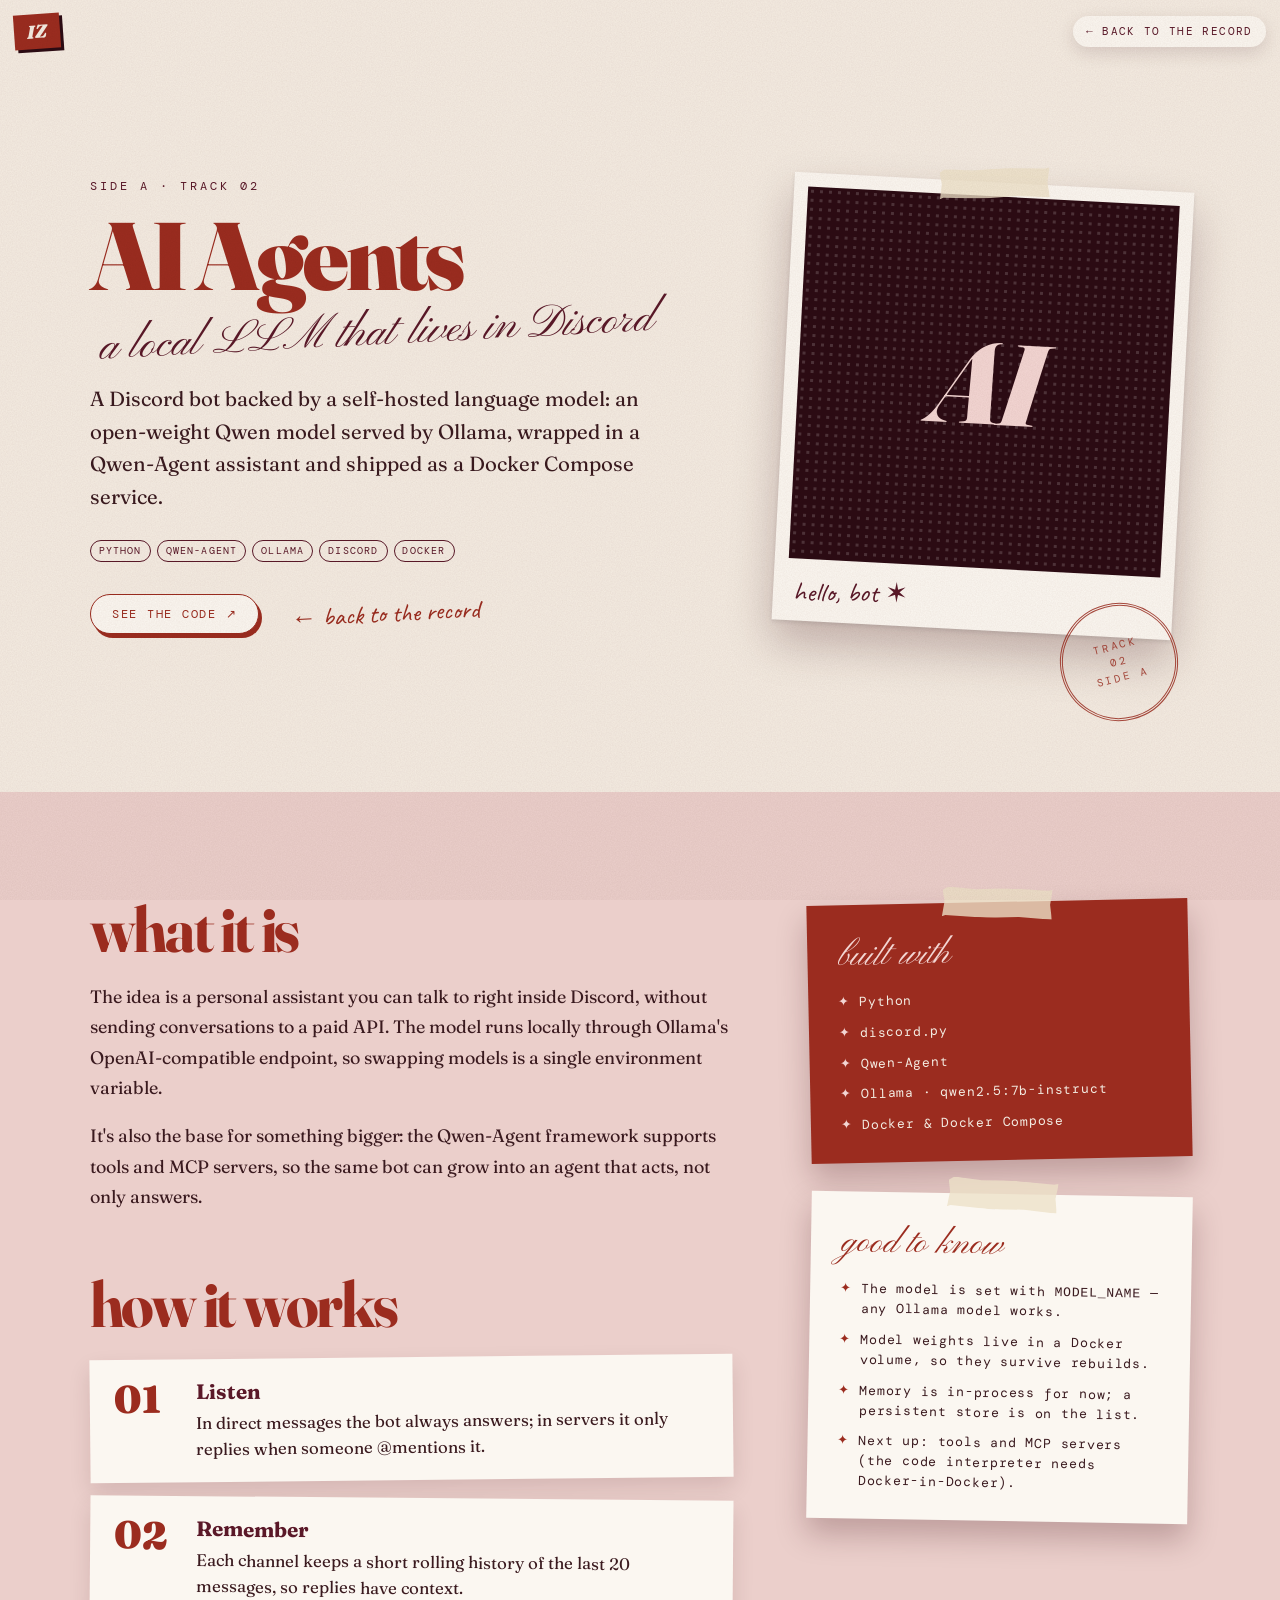
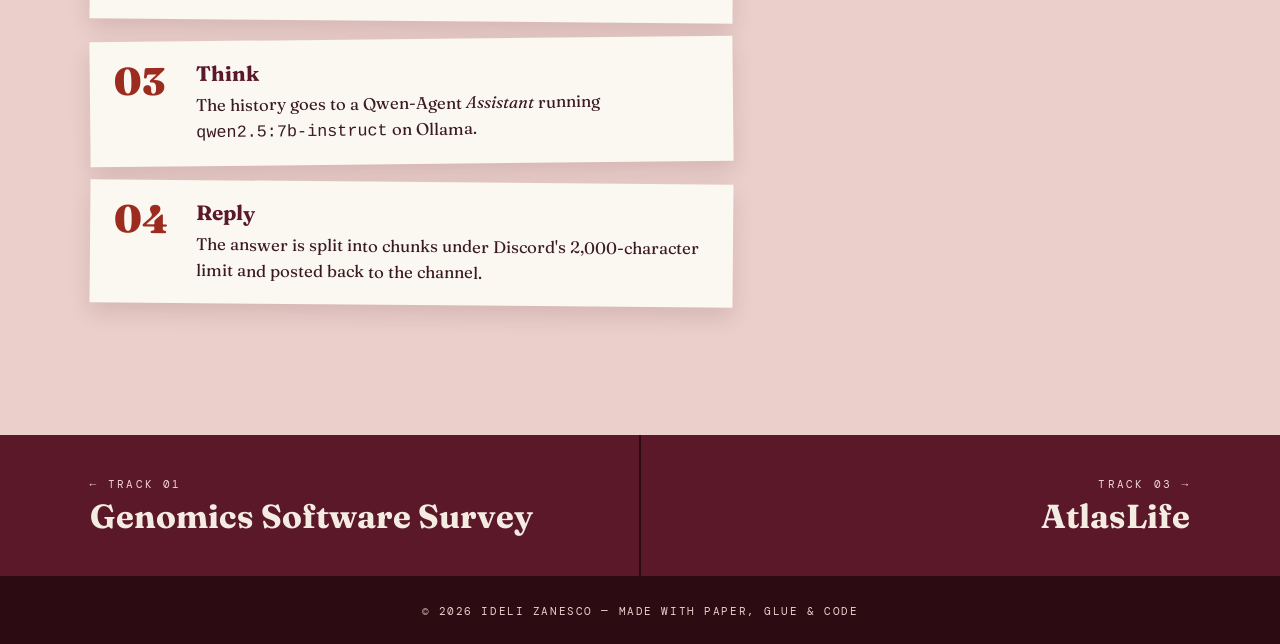
==== projects/ai-agents.html @ f3968302 "Add new projects and a page for each project - Genomic Survey (links to its live site), AI Agents an" ====
<!DOCTYPE html>
<html lang="en">
<head>
    <meta charset="UTF-8">
    <meta name="viewport" content="width=device-width, initial-scale=1.0">
    <title>AI Agents — Ideli Zanesco</title>
    <meta name="description" content="A Discord bot powered by a self-hosted Qwen model running on Ollama.">
    <link rel="preconnect" href="https://fonts.googleapis.com">
    <link rel="preconnect" href="https://fonts.gstatic.com" crossorigin>
    <link href="https://fonts.googleapis.com/css2?family=Caveat:wght@500;700&family=DM+Mono:wght@400;500&family=Fraunces:ital,opsz,wght@0,9..144,400;0,9..144,700;0,9..144,900;1,9..144,400;1,9..144,700;1,9..144,900&family=Pinyon+Script&display=swap" rel="stylesheet">
    <link rel="stylesheet" href="../styles.css">
    <link rel="stylesheet" href="./project.css">
</head>
<body>

    <header class="topbar">
        <a href="../index.html" class="logo">IZ</a>
        <a href="../index.html#projects" class="pp-back">← back to the record</a>
    </header>

    <main>

        <section class="pp-hero">
            <div class="pp-hero-copy">
                <p class="pp-kicker">side A · track 02</p>
                <h1 class="pp-title">AI Agents</h1>
                <p class="pp-tagline">a local LLM that lives in Discord</p>
                <p class="pp-lede">A Discord bot backed by a self-hosted language model: an open-weight Qwen model served by Ollama, wrapped in a Qwen-Agent assistant and shipped as a Docker Compose service.</p>
                <ul class="tags"><li>Python</li><li>Qwen-Agent</li><li>Ollama</li><li>Discord</li><li>Docker</li></ul>
                <div class="pp-actions"><a class="btn" href="https://github.com/idyzf/AI-Agents" target="_blank" rel="noopener">see the code ↗</a><a class="hand-link" href="../index.html#projects">← back to the record</a></div>
            </div>
            <figure class="pp-polaroid">
                <span class="tape"></span>
                <div class="pp-cover" style="--pc:#2C0B13"><span class="pp-glyph">AI</span></div>
                <figcaption>hello, bot ✶</figcaption>
            </figure>
            <span class="pp-stamp" aria-hidden="true">track<br>02<br>side A</span>
        </section>

        <section class="pp-body">
            <div class="pp-col">
                <h2 class="h-section">what it is</h2>
                <p>The idea is a personal assistant you can talk to right inside Discord, without sending conversations to a paid API. The model runs locally through Ollama's OpenAI-compatible endpoint, so swapping models is a single environment variable.</p><p>It's also the base for something bigger: the Qwen-Agent framework supports tools and MCP servers, so the same bot can grow into an agent that acts, not only answers.</p>
                <h2 class="h-section">how it works</h2>
                <ol class="pp-steps"><li><b>Listen</b><span>In direct messages the bot always answers; in servers it only replies when someone @mentions it.</span></li><li><b>Remember</b><span>Each channel keeps a short rolling history of the last 20 messages, so replies have context.</span></li><li><b>Think</b><span>The history goes to a Qwen-Agent <em>Assistant</em> running <code>qwen2.5:7b-instruct</code> on Ollama.</span></li><li><b>Reply</b><span>The answer is split into chunks under Discord's 2,000-character limit and posted back to the channel.</span></li></ol>
            </div>
            <aside class="pp-side">
                <div class="pp-note">
                    <span class="tape"></span>
                    <p class="script">built with</p>
                    <ul><li>Python</li><li>discord.py</li><li>Qwen-Agent</li><li>Ollama · qwen2.5:7b-instruct</li><li>Docker &amp; Docker Compose</li></ul>
                </div>
                <div class="pp-note pp-note--paper">
                    <span class="tape"></span>
                    <p class="script">good to know</p>
                    <ul><li>The model is set with <code>MODEL_NAME</code> — any Ollama model works.</li><li>Model weights live in a Docker volume, so they survive rebuilds.</li><li>Memory is in-process for now; a persistent store is on the list.</li><li>Next up: tools and MCP servers (the code interpreter needs Docker-in-Docker).</li></ul>
                </div>
            </aside>
        </section>

        <nav class="pp-next" aria-label="More projects">
            <a href="https://idyzf.github.io/GS_Survey/"><small>← track 01</small><strong>Genomics Software Survey</strong></a>
            <a href="atlaslife.html"><small>track 03 →</small><strong>AtlasLife</strong></a>
        </nav>
    </main>

    <footer>
        <p>© 2026 Ideli Zanesco — made with paper, glue &amp; code</p>
    </footer>
</body>
</html>
---- styles.css ----
/* ==========================================================
   Ideli Zanesco — portfolio
   collage · paper · mixed media
   ========================================================== */

:root {
    /* palette (from the burgundy / cream / blush reference) */
    --cream: #F4ECE2;
    --paper: #FBF7F1;
    --blush: #EBCFCB;
    --pink: #F3D6D3;
    --brick: #9B2C1F;
    --wine: #5A1828;
    --cherry: #2C0B13;
    --ink: #3A1A1F;
    --tape: rgba(238, 226, 200, .78);

    --serif: 'Fraunces', Georgia, serif;
    --script: 'Pinyon Script', cursive;
    --mono: 'DM Mono', ui-monospace, monospace;
    --hand: 'Caveat', cursive;

    --gutter: max(16px, 7vw);
}

* { margin: 0; padding: 0; box-sizing: border-box; }

html { scroll-behavior: smooth; }
html, body { overflow-x: clip; }

body {
    background: var(--cream);
    color: var(--ink);
    font-family: var(--serif);
    -webkit-font-smoothing: antialiased;
}

/* paper grain over everything */
body::after {
    content: "";
    position: fixed;
    inset: 0;
    pointer-events: none;
    z-index: 200;
    opacity: .55;
    mix-blend-mode: multiply;
    background-image: url("data:image/svg+xml;utf8,<svg xmlns='http://www.w3.org/2000/svg' width='240' height='240'><filter id='n'><feTurbulence type='fractalNoise' baseFrequency='.8' numOctaves='3' stitchTiles='stitch'/><feColorMatrix values='0 0 0 0 .35  0 0 0 0 .22  0 0 0 0 .18  0 0 0 .22 0'/></filter><rect width='100%' height='100%' filter='url(%23n)'/></svg>");
}

a { color: inherit; }
img { display: block; max-width: 100%; }
button { font: inherit; color: inherit; background: none; border: 0; cursor: pointer; }

::selection { background: var(--brick); color: var(--cream); }

/* ---------- shared bits ---------- */

.h-section {
    font-family: var(--serif);
    font-weight: 700;
    font-variation-settings: "opsz" 144;
    font-size: clamp(3.2rem, 8vw, 6.4rem);
    line-height: .85;
    letter-spacing: -.035em;
    color: var(--brick);
    text-transform: lowercase;
}

.script { font-family: var(--script); font-weight: 400; }

.tape {
    position: absolute;
    width: 110px;
    height: 30px;
    background: var(--tape);
    box-shadow: 0 1px 3px rgba(60, 20, 20, .18);
    clip-path: polygon(0 12%, 5% 0, 30% 6%, 60% 0, 96% 4%, 100% 0, 98% 50%, 100% 100%, 70% 94%, 40% 100%, 3% 95%, 0 100%, 2% 50%);
    z-index: 3;
    pointer-events: none;
}

.btn {
    display: inline-block;
    font-family: var(--mono);
    font-size: .78rem;
    letter-spacing: .14em;
    text-transform: uppercase;
    text-decoration: none;
    color: var(--brick);
    background: var(--paper);
    border: 1.5px solid var(--brick);
    border-radius: 999px;
    padding: .9em 1.7em;
    box-shadow: 3px 4px 0 var(--brick);
    transition: transform .25s cubic-bezier(.3, 1.6, .5, 1), box-shadow .25s, background .2s, color .2s;
}
.btn:hover { background: var(--brick); color: var(--cream); transform: translate(-2px, -2px) rotate(-2deg); box-shadow: 6px 7px 0 var(--wine); }
.btn:active { transform: translate(2px, 3px); box-shadow: 0 0 0 var(--brick); }
.btn-small { font-size: .68rem; padding: .7em 1.3em; box-shadow: 2px 3px 0 var(--brick); }
.btn-light { color: var(--wine); background: var(--pink); border-color: var(--pink); box-shadow: 3px 4px 0 var(--cherry); }
.btn-light:hover { background: var(--cream); color: var(--brick); }

.barcode { display: flex; align-items: stretch; height: 34px; overflow: hidden; color: inherit; }
.barcode i { display: block; background: currentColor; flex: none; }
.barcode.v { flex-direction: column; height: auto; width: 54px; }
.barcode.v i { width: 100%; }

.tear {
    position: absolute;
    left: 0;
    right: 0;
    top: -38px;
    height: 40px;
    background: inherit;
    z-index: 1;
    filter: drop-shadow(0 -2px 1px rgba(60, 20, 20, .08));
}

.reveal { opacity: 0; transform: translateY(28px); transition: opacity .9s ease, transform .9s cubic-bezier(.2, .8, .2, 1); }
.reveal.in { opacity: 1; transform: none; }

/* ---------- top bar ---------- */

.topbar {
    position: fixed;
    top: 14px;
    left: 14px;
    right: 14px;
    display: flex;
    justify-content: space-between;
    align-items: center;
    z-index: 100;
    pointer-events: none;
}
.topbar > * { pointer-events: auto; }

.logo {
    font-family: var(--serif);
    font-style: italic;
    font-weight: 900;
    font-size: 1.15rem;
    text-decoration: none;
    color: var(--cream);
    background: var(--brick);
    padding: .3em .7em .35em;
    transform: rotate(-4deg);
    box-shadow: 3px 3px 0 var(--cherry);
    transition: transform .3s;
}
.logo:hover { transform: rotate(3deg) scale(1.05); }

.topbar nav {
    display: flex;
    gap: 2px;
    padding: 5px;
    background: var(--paper);
    border-radius: 999px;
    box-shadow: 0 6px 18px rgba(60, 10, 20, .14);
}
.topbar nav a {
    font-family: var(--mono);
    font-size: .7rem;
    letter-spacing: .12em;
    text-transform: uppercase;
    text-decoration: none;
    color: var(--wine);
    padding: .55em 1em;
    border-radius: 999px;
    transition: background .2s, color .2s;
}
.topbar nav a:hover { background: var(--brick); color: var(--cream); }

/* ---------- lanyard zone ---------- */

.lanyard-zone { position: relative; }

#lanyard {
    position: absolute;
    inset: 0;
    width: 100%;
    height: 100%;
    overflow: visible;
    pointer-events: none;
    z-index: 4;
}
.strap-shadow { fill: none; stroke: rgba(44, 11, 19, .25); stroke-width: calc(var(--strap-w, 24px) + 2px); transform: translate(4px, 5px); }
.strap { fill: none; stroke: var(--wine); stroke-width: var(--strap-w, 24px); }
.strap-stitch { fill: none; stroke: rgba(243, 214, 211, .35); stroke-width: calc(var(--strap-w, 24px) * .8); stroke-dasharray: 3 4; }
.strap-text { font-family: var(--mono); font-size: calc(var(--strap-w, 24px) * .36); letter-spacing: .22em; fill: var(--pink); }

/* ---------- 01 hero ---------- */

.hero {
    position: relative;
    min-height: 100svh;
    display: grid;
    grid-template-columns: minmax(0, 1.15fr) minmax(0, .85fr);
    align-items: center;
    gap: 4vw;
    padding: 120px var(--gutter) 130px;
    background: var(--cream);
}

.hero-copy { position: relative; z-index: 2; padding: 40px 0 40px 10px; }

.scrap-pink {
    position: absolute;
    inset: 0 10% 8% -14px;
    background:
        radial-gradient(rgba(155, 44, 31, .16) 1.2px, transparent 1.6px) 0 0 / 8px 8px,
        var(--blush);
    transform: rotate(-2.5deg);
    z-index: -1;
}
.tape-hero { top: -6px; left: 30%; transform: rotate(-6deg); }

.hello {
    font-family: var(--script);
    font-size: clamp(2rem, 4vw, 3.4rem);
    color: var(--wine);
    transform: rotate(-5deg);
    margin: 0 0 -.1em .2em;
}

.name {
    display: flex;
    flex-direction: column;
    font-family: var(--serif);
    font-weight: 900;
    font-variation-settings: "opsz" 144;
    font-size: clamp(4rem, 11.5vw, 11rem);
    line-height: .82;
    letter-spacing: -.045em;
    color: var(--brick);
}
.name-line:nth-child(2) { padding-left: .4em; font-style: italic; font-weight: 400; color: var(--wine); }

.ch {
    display: inline-block;
    transition: transform .4s cubic-bezier(.3, 1.8, .5, 1), background .2s, color .2s, box-shadow .2s;
}
.ch.cut {
    background: var(--chip);
    color: var(--chip-ink);
    transform: rotate(var(--rot)) translateY(var(--ty));
    box-shadow: 3px 4px 0 rgba(44, 11, 19, .2);
}

.tagline {
    margin-top: 1.6rem;
    font-family: var(--mono);
    font-size: .82rem;
    letter-spacing: .2em;
    text-transform: uppercase;
    color: var(--wine);
}
.tagline i { font-style: normal; color: var(--brick); margin: 0 .4em; }

.hero-actions { display: flex; flex-wrap: wrap; align-items: center; gap: 1.4rem 2rem; margin-top: 2.2rem; }
.hand-link { font-family: var(--hand); font-size: 1.6rem; color: var(--brick); text-decoration: none; transform: rotate(-3deg); }
.hand-link:hover { text-decoration: underline wavy; }

.hero-photo {
    position: relative;
    justify-self: center;
    width: min(400px, 34vw);
    padding: 14px 14px 66px;
    background: var(--paper);
    box-shadow: 0 22px 44px rgba(60, 10, 20, .25), 0 2px 4px rgba(0, 0, 0, .1);
    transform: rotate(2.5deg);
    z-index: 2;
}
.tape-tl { top: -12px; left: -30px; transform: rotate(-35deg); }
.tape-tr { top: -10px; right: -34px; transform: rotate(32deg); }

.photo-frame { position: relative; aspect-ratio: 3 / 4; background: var(--wine); overflow: hidden; }
.photo-frame img { width: 100%; height: 100%; object-fit: cover; filter: saturate(.9) contrast(1.04) sepia(.08); }
.photo-anchor { position: absolute; bottom: 0; left: 50%; width: 0; height: 0; }

/* straps pasted over the lanyard in the photo (viewBox units = photo pixels) */
.photo-straps { position: absolute; inset: 0; width: 100%; height: 100%; pointer-events: none; }
.ps-shadow { fill: none; stroke: rgba(20, 3, 8, .55); stroke-width: 80; transform: translate(10px, 14px); }
.ps-maskstroke { fill: none; stroke: #fff; stroke-width: 74; }
.ps-edge { fill: none; stroke: rgba(15, 2, 5, .92); stroke-width: 46; stroke-linejoin: round; }
.ps { fill: none; stroke: var(--wine); stroke-width: 72; }
.ps-stitch { fill: none; stroke: rgba(243, 214, 211, .35); stroke-width: 58; stroke-dasharray: 7 9; }
.ps-text { font-family: var(--mono); font-size: 24px; letter-spacing: .22em; fill: var(--pink); }
.no-photo .photo-straps { display: none; }

.photo-fallback {
    display: none;
    position: absolute;
    inset: 0;
    place-content: center;
    text-align: center;
    font-family: var(--script);
    font-size: 2.4rem;
    color: var(--pink);
    background: radial-gradient(rgba(244, 236, 226, .14) 1.3px, transparent 1.7px) 0 0 / 9px 9px, var(--wine);
}
.photo-fallback small { display: block; font-family: var(--mono); font-size: .7rem; letter-spacing: .12em; margin-top: .6rem; opacity: .7; }
.no-photo img { display: none; }
.no-photo .photo-fallback { display: grid; }

.hero-photo figcaption {
    position: absolute;
    left: 22px;
    bottom: 14px;
    font-family: var(--hand);
    font-size: 1.7rem;
    color: var(--wine);
    transform: rotate(-3deg);
}

.stamp {
    position: absolute;
    left: 52%;
    bottom: 7%;
    width: 130px;
    color: var(--brick);
    animation: spin 26s linear infinite;
    z-index: 1;
    opacity: .9;
}
.stamp-ring { fill: none; stroke: currentColor; stroke-width: 1.5; }
.stamp-text { font-family: var(--mono); font-size: 13.5px; letter-spacing: 2.6px; fill: currentColor; }
.stamp-center { font-family: var(--serif); font-style: italic; font-weight: 900; font-size: 36px; fill: currentColor; }

.scroll-note {
    position: absolute;
    left: var(--gutter);
    bottom: 60px;
    font-family: var(--hand);
    font-size: 1.4rem;
    color: var(--wine);
    animation: bob 2.4s ease-in-out infinite;
}

@keyframes spin { to { transform: rotate(360deg); } }
@keyframes bob { 50% { transform: translateY(8px); } }

/* ---------- 02 about ---------- */

.about {
    position: relative;
    display: grid;
    grid-template-columns: minmax(0, 1.45fr) minmax(0, .75fr);
    gap: 5vw;
    padding: 110px var(--gutter) 150px;
    background: var(--blush);
}

.about-copy { position: relative; z-index: 2; }
.kicker { font-family: var(--mono); font-size: .75rem; letter-spacing: .25em; text-transform: uppercase; color: var(--wine); margin-bottom: 1rem; }
.about-copy .h-section { margin-bottom: 2rem; }
.about-copy > p:not(.kicker) { font-size: clamp(1.15rem, 1.55vw, 1.5rem); line-height: 1.65; max-width: 58ch; margin-bottom: 1.2rem; }

.here-for {
    position: relative;
    max-width: 560px;
    margin-top: 2.6rem;
    padding: 30px 32px 30px;
    background: var(--brick);
    color: var(--cream);
    transform: rotate(-1.4deg);
    box-shadow: 0 16px 30px rgba(60, 10, 20, .25);
}
.here-for.reveal.in { transform: rotate(-1.4deg); }
.tape-card { top: -14px; left: 50%; margin-left: -55px; transform: rotate(3deg); }
.here-for .script { font-size: 2.2rem; color: var(--pink); margin-bottom: .6rem; }
.here-for ul { list-style: none; display: grid; gap: .7rem; }
.here-for li { font-family: var(--mono); font-size: .86rem; letter-spacing: .1em; text-transform: uppercase; padding-left: 1.6em; position: relative; }
.here-for li::before { content: "✦"; position: absolute; left: 0; color: var(--pink); }

/* 3D badge */
.badge-stage {
    position: relative;
    min-height: 640px;
    perspective: 1300px;
    z-index: 5;
}
.badge-anchor { position: absolute; top: 6px; left: 50%; width: 0; height: 0; }

.badge {
    --w: 290px;
    position: absolute;
    top: 38px;
    left: 50%;
    width: var(--w);
    height: 430px;
    margin-left: calc(var(--w) / -2);
    transform-origin: 50% -32px;
    transform-style: preserve-3d;
    cursor: grab;
    touch-action: pan-y;
    user-select: none;
    -webkit-user-select: none;
    will-change: transform;
    outline: none;
}
.badge.grabbing { cursor: grabbing; }
.badge:focus-visible .badge-face { outline: 3px dashed var(--brick); outline-offset: 6px; }

.badge-clip {
    position: absolute;
    top: -34px;
    left: 50%;
    width: 30px;
    height: 50px;
    margin-left: -15px;
    border-radius: 7px 7px 4px 4px;
    background: linear-gradient(90deg, #7d7a78, #eceae6 35%, #a9a6a2 55%, #dedbd6 80%, #8a8784);
    box-shadow: 0 3px 6px rgba(0, 0, 0, .3);
    transform: translateZ(2px);
    z-index: 3;
}
.badge-clip::after {
    content: "";
    position: absolute;
    left: 50%;
    top: 7px;
    width: 12px;
    height: 12px;
    margin-left: -6px;
    border-radius: 50%;
    background: #57504c;
    box-shadow: inset 0 2px 2px rgba(0, 0, 0, .6);
}

.badge-face {
    position: absolute;
    inset: 0;
    border-radius: 16px;
    overflow: hidden;
    backface-visibility: hidden;
    -webkit-backface-visibility: hidden;
    padding: 46px 24px 20px;
    box-shadow: 0 34px 50px -12px rgba(44, 11, 19, .5), inset 0 0 0 1px rgba(255, 255, 255, .4);
}
.badge-front {
    background:
        linear-gradient(var(--brick), var(--brick)) top / 100% 8px no-repeat,
        var(--paper);
    color: var(--wine);
}
.badge-back {
    transform: rotateY(180deg);
    background: radial-gradient(rgba(243, 214, 211, .12) 1.2px, transparent 1.6px) 0 0 / 8px 8px, var(--wine);
    color: var(--cream);
}

.badge-slot {
    position: absolute;
    top: 16px;
    left: 50%;
    width: 56px;
    height: 10px;
    margin-left: -28px;
    border-radius: 10px;
    background: rgba(44, 11, 19, .28);
    box-shadow: inset 0 2px 3px rgba(0, 0, 0, .45);
}

.badge-head {
    display: flex;
    justify-content: space-between;
    font-family: var(--mono);
    font-size: .64rem;
    letter-spacing: .18em;
    text-transform: uppercase;
    color: var(--brick);
    border-bottom: 1px dashed currentColor;
    padding-bottom: 8px;
}

.badge-photo {
    position: relative;
    width: 58%;
    aspect-ratio: 1 / 1.08;
    margin: 18px auto 14px;
    border: 6px solid #fff;
    box-shadow: 0 6px 14px rgba(60, 10, 20, .22);
    transform: rotate(-2.5deg);
    background: var(--blush);
    overflow: hidden;
}
.badge-photo img { position: absolute; width: 125%; max-width: none; height: auto; left: -16%; top: -2%; filter: sepia(.15) saturate(.9); pointer-events: none; }
.badge-initials { display: none; position: absolute; inset: 0; place-content: center; font-family: var(--serif); font-style: italic; font-weight: 900; font-size: 3.4rem; color: var(--brick); }
.badge-photo.no-photo img { display: none; }
.badge-photo.no-photo .badge-initials { display: grid; }

.badge-name { font-family: var(--serif); font-weight: 900; font-size: 2.1rem; line-height: .88; letter-spacing: -.03em; text-align: center; color: var(--brick); }
.badge-name em { font-weight: 400; color: var(--wine); }
.badge-role { font-family: var(--mono); font-size: .66rem; letter-spacing: .14em; text-transform: uppercase; text-align: center; margin-top: .6rem; }

.badge-foot { position: absolute; left: 24px; right: 24px; bottom: 20px; display: flex; align-items: center; justify-content: space-between; }
.badge-foot .barcode { width: 130px; color: var(--ink); }
.badge-stamp {
    display: grid;
    place-content: center;
    width: 64px;
    height: 64px;
    border-radius: 50%;
    border: 3px double var(--brick);
    color: var(--brick);
    font-family: var(--mono);
    font-size: .58rem;
    letter-spacing: .15em;
    line-height: 1.3;
    text-transform: uppercase;
    text-align: center;
    transform: rotate(-14deg);
    opacity: .85;
}

.badge-back .script { font-size: 2.3rem; line-height: 1; color: var(--pink); text-align: center; margin: 4px 0 18px; }
.badge-facts { display: grid; gap: 10px; font-family: var(--mono); font-size: .7rem; letter-spacing: .08em; }
.badge-facts div { display: flex; justify-content: space-between; gap: 12px; border-bottom: 1px dashed rgba(244, 236, 226, .3); padding-bottom: 6px; }
.badge-facts dt { text-transform: uppercase; opacity: .65; }
.qr { position: absolute; left: 50%; bottom: 22px; width: 76px; height: 76px; margin-left: -38px; display: grid; grid-template-columns: repeat(9, 1fr); background: var(--cream); padding: 5px; gap: 0; }
.qr i { background: var(--wine); }
.qr i.o { background: transparent; }

.badge-glare {
    position: absolute;
    inset: 0;
    pointer-events: none;
    background: radial-gradient(circle at var(--gx, 30%) var(--gy, 20%), rgba(255, 255, 255, .55), transparent 45%);
    mix-blend-mode: soft-light;
}

.badge-hint {
    position: absolute;
    left: 50%;
    bottom: 34px;
    transform: translateX(-50%) rotate(-3deg);
    white-space: nowrap;
    font-family: var(--hand);
    font-size: 1.5rem;
    color: var(--wine);
}

/* ---------- marquee ---------- */

.marquee {
    position: relative;
    z-index: 6;
    margin: -22px -3vw -22px;
    padding: 14px 0 10px;
    overflow: hidden;
    background: var(--brick);
    color: var(--cream);
    transform: rotate(-1.6deg);
    box-shadow: 0 10px 24px rgba(44, 11, 19, .3);
}
.marquee-track { display: flex; align-items: center; gap: 1.6rem; width: max-content; animation: marquee 38s linear infinite; }
.marquee span { font-family: var(--script); font-size: 2.2rem; white-space: nowrap; }
.marquee i { font-style: normal; color: var(--pink); font-size: .9rem; }
@keyframes marquee { to { transform: translateX(-50%); } }

/* ---------- 03 skills · cinema tickets ---------- */

.skills { position: relative; background: var(--wine); color: var(--cream); }
.skills-sticky { position: sticky; top: 0; height: 100svh; overflow: hidden; }

.skills-sticky::before { /* halftone wash */
    content: "";
    position: absolute;
    inset: 0;
    background: radial-gradient(rgba(243, 214, 211, .07) 1.3px, transparent 1.8px) 0 0 / 10px 10px;
}

.skills-head { position: absolute; top: 92px; left: var(--gutter); z-index: 1; }
.skills-head .script { font-size: 2.4rem; color: var(--pink); transform: rotate(-4deg); margin-bottom: -.2em; }
.skills-head .h-section { color: var(--cream); }
.mono-note { font-family: var(--mono); font-size: .7rem; letter-spacing: .16em; text-transform: uppercase; opacity: .7; margin-top: .8rem; }

.ticket-stack { position: absolute; inset: 0; }

.ticket {
    --stub: 112px;
    position: absolute;
    left: 56%;
    top: 58%;
    width: min(860px, 86vw);
    height: 340px;
    transform: translate(-50%, -50%) translateY(110vh);
    filter: drop-shadow(0 22px 26px rgba(20, 3, 8, .45));
    will-change: transform;
}
.ticket[data-theme="cream"] { --tk-bg: #F4ECE2; --tk-ink: #5A1828; --tk-art: #9B2C1F; --tk-glyph: #F3D6D3; }
.ticket[data-theme="blush"] { --tk-bg: #EBCFCB; --tk-ink: #5A1828; --tk-art: #5A1828; --tk-glyph: #EBCFCB; }
.ticket[data-theme="brick"] { --tk-bg: #9B2C1F; --tk-ink: #F4ECE2; --tk-art: #F3D6D3; --tk-glyph: #9B2C1F; }
.ticket[data-theme="pink"] { --tk-bg: #F3DCD8; --tk-ink: #9B2C1F; --tk-art: #2C0B13; --tk-glyph: #F3D6D3; }

.ticket-body {
    position: relative;
    height: 100%;
    display: grid;
    grid-template-columns: minmax(0, 1.25fr) minmax(0, 1fr) var(--stub);
    background:
        radial-gradient(rgba(0, 0, 0, .05) 1px, transparent 1.4px) 0 0 / 6px 6px,
        var(--tk-bg);
    color: var(--tk-ink);
    border-radius: 16px;
    -webkit-mask:
        radial-gradient(circle 15px at calc(100% - var(--stub)) 0, #0000 97%, #000) top / 100% 51% no-repeat,
        radial-gradient(circle 15px at calc(100% - var(--stub)) 100%, #0000 97%, #000) bottom / 100% 51% no-repeat;
            mask:
        radial-gradient(circle 15px at calc(100% - var(--stub)) 0, #0000 97%, #000) top / 100% 51% no-repeat,
        radial-gradient(circle 15px at calc(100% - var(--stub)) 100%, #0000 97%, #000) bottom / 100% 51% no-repeat;
}
.ticket-shade { position: absolute; inset: 0; background: #1a0509; opacity: var(--shade, 0); pointer-events: none; }

.t-main { display: flex; flex-direction: column; padding: 26px 30px; min-width: 0; }
.t-top { display: flex; justify-content: space-between; gap: 1rem; font-family: var(--mono); font-size: .66rem; letter-spacing: .2em; text-transform: uppercase; opacity: .8; }
.t-title {
    margin-top: auto;
    font-family: var(--serif);
    font-weight: 900;
    font-variation-settings: "opsz" 144;
    font-size: clamp(2.3rem, 4.6vw, 3.8rem);
    line-height: .9;
    letter-spacing: -.035em;
}
.t-sub { font-style: italic; font-size: 1.02rem; margin: .5rem 0 1rem; opacity: .9; }
.t-meta { display: flex; gap: 1.6rem; font-family: var(--mono); border-top: 1px dashed currentColor; padding-top: .8rem; }
.t-meta span { display: block; font-size: .58rem; letter-spacing: .18em; text-transform: uppercase; opacity: .6; }
.t-meta b { font-weight: 500; font-size: .9rem; letter-spacing: .08em; }
.t-tools { font-family: var(--mono); font-size: .72rem; letter-spacing: .06em; margin-top: .8rem; opacity: .85; }

.t-art {
    position: relative;
    margin: 22px 18px 22px 0;
    border-radius: 18px;
    overflow: hidden;
    background:
        radial-gradient(rgba(255, 255, 255, .18) 1.4px, transparent 1.9px) 0 0 / 9px 9px,
        var(--tk-art);
}
.t-glyph {
    position: absolute;
    left: .08em;
    bottom: -.16em;
    font-family: var(--serif);
    font-style: italic;
    font-weight: 900;
    font-size: clamp(4.5rem, 9vw, 7.6rem);
    line-height: 1;
    letter-spacing: -.05em;
    color: var(--tk-glyph);
    white-space: nowrap;
}
.t-icon { position: absolute; top: 18px; right: 20px; font-size: 1.9rem; color: var(--tk-glyph); opacity: .9; }
.t-strip {
    position: absolute;
    top: 22px;
    left: -6px;
    padding: .25em .9em .2em 1.1em;
    font-family: var(--script);
    font-size: 1.4rem;
    background: var(--cream);
    color: var(--brick);
    transform: rotate(-4deg);
    clip-path: polygon(0 8%, 6% 0, 100% 4%, 97% 50%, 100% 100%, 4% 94%, 1% 50%);
}

.t-stub {
    display: flex;
    flex-direction: column;
    align-items: center;
    justify-content: space-between;
    gap: 12px;
    padding: 26px 0;
    border-left: 2px dashed color-mix(in srgb, currentColor 45%, transparent);
    min-height: 0;
}
.t-stub .barcode.v { flex: 1; min-height: 0; }
.t-stub-num { font-family: var(--serif); font-weight: 900; font-size: 1.6rem; }
.t-serial { font-family: var(--mono); font-size: .58rem; letter-spacing: .14em; writing-mode: vertical-rl; transform: rotate(180deg); opacity: .75; }

.skills-counter {
    position: absolute;
    right: var(--gutter);
    bottom: 34px;
    display: flex;
    align-items: center;
    gap: .5rem;
    font-family: var(--mono);
    font-size: .8rem;
    letter-spacing: .14em;
}
.film {
    display: block;
    width: 120px;
    height: 12px;
    margin-left: .8rem;
    background:
        repeating-linear-gradient(90deg, var(--wine) 0 4px, transparent 4px 9px) center / 100% 4px no-repeat,
        var(--cherry);
    border-radius: 2px;
    overflow: hidden;
    position: relative;
}
.film span { position: absolute; inset: 0 auto 0 0; width: 0; background: var(--pink); mix-blend-mode: screen; opacity: .6; }

/* ---------- 04 projects · vinyl ---------- */

.projects { position: relative; background: var(--cream); }
.projects-sticky {
    --d: min(112vh, 100vw);
    position: sticky;
    top: 0;
    height: 100svh;
    overflow: hidden;
}

.vinyl-stage {
    --R: calc(var(--d) * .41);
    --pw: calc(var(--d) * .19);
    position: absolute;
    left: 0;
    top: 50%;
    width: var(--d);
    height: var(--d);
    transform: translate(-50%, -50%);
}
.vinyl, .vinyl-shine, .rim { position: absolute; inset: 0; border-radius: 50%; }

.vinyl {
    background:
        radial-gradient(circle, #0000 0 52%, #2c2c2c 52.3% 52.7%, #0000 53%),
        radial-gradient(circle, #0000 0 68%, #2c2c2c 68.3% 68.7%, #0000 69%),
        radial-gradient(circle, #0000 0 84%, #2c2c2c 84.3% 84.7%, #0000 85%),
        repeating-radial-gradient(circle, #111 0 2px, #1c1c1c 2.6px, #111 4px),
        #111;
    box-shadow: 0 40px 90px rgba(44, 11, 19, .45), inset 0 0 0 7px #0a0a0a;
    will-change: transform;
}
.vinyl-label {
    position: absolute;
    inset: 33%;
    border-radius: 50%;
    background: radial-gradient(rgba(155, 44, 31, .12) 1px, transparent 1.4px) 0 0 / 6px 6px, var(--blush);
    color: var(--wine);
    font-family: var(--mono);
    font-size: calc(var(--d) * .014);
    letter-spacing: .14em;
    overflow: hidden;
}
.vinyl-label::before { /* lines like the reference label */
    content: "";
    position: absolute;
    inset: 0;
    background:
        linear-gradient(var(--wine), var(--wine)) 0 30% / 100% 1px no-repeat,
        linear-gradient(var(--wine), var(--wine)) 0 70% / 100% 1px no-repeat,
        linear-gradient(var(--wine), var(--wine)) 22% 30% / 1px 40% no-repeat;
    opacity: .5;
}
.vinyl-label::after { content: ""; position: absolute; left: 50%; top: 50%; width: 7%; height: 7%; transform: translate(-50%, -50%); border-radius: 50%; background: var(--cream); box-shadow: inset 0 1px 3px rgba(0, 0, 0, .5); }
.vinyl-label span { position: absolute; }
.lbl-top { top: 15%; left: 50%; transform: translateX(-50%); white-space: nowrap; font-weight: 500; }
.lbl-side { top: 36%; left: 54%; font-family: var(--script); font-size: 2.6em; letter-spacing: 0; color: var(--brick); }
.lbl-stereo { top: 50%; left: 11%; transform: translate(-50%, -50%) rotate(90deg); font-weight: 500; }
.lbl-rpm { bottom: 16%; left: 50%; transform: translateX(-50%); }

.vinyl-shine {
    pointer-events: none;
    background: conic-gradient(from 20deg, #fff0 0deg, #ffffff1f 22deg, #fff0 55deg, #fff0 180deg, #ffffff17 202deg, #fff0 235deg);
    -webkit-mask: radial-gradient(circle, #0000 33.5%, #000 34%);
            mask: radial-gradient(circle, #0000 33.5%, #000 34%);
}

.rim { pointer-events: none; }

.polaroid {
    position: absolute;
    left: 50%;
    top: 50%;
    width: var(--pw);
    margin: calc(var(--pw) * -.6) 0 0 calc(var(--pw) * -.5);
    transform: rotate(var(--a)) translateX(var(--R)) rotate(calc((var(--a) + var(--theta, 0deg)) * -.72 + var(--tilt, 0deg)));
    pointer-events: auto;
    cursor: pointer;
    text-decoration: none;
    color: var(--ink);
    outline: none;
}
.pol-inner {
    padding: 7% 7% 0;
    background: var(--paper);
    box-shadow: 0 14px 28px rgba(20, 3, 8, .35), 0 1px 2px rgba(0, 0, 0, .2);
    transition: transform .35s cubic-bezier(.3, 1.6, .5, 1), box-shadow .35s;
}
.polaroid:hover .pol-inner, .polaroid:focus-visible .pol-inner { transform: scale(1.07) rotate(-2deg); box-shadow: 0 24px 40px rgba(20, 3, 8, .4); }
.polaroid.is-active .pol-inner { transform: scale(1.1); }
.polaroid.is-active:hover .pol-inner { transform: scale(1.14) rotate(-2deg); }

.pol-photo {
    position: relative;
    aspect-ratio: 1 / 1;
    overflow: hidden;
    background:
        radial-gradient(rgba(255, 255, 255, .16) 1.3px, transparent 1.8px) 0 0 / 8px 8px,
        var(--pc, var(--brick));
}
.pol-photo img { width: 100%; height: 100%; object-fit: cover; }
.pol-glyph {
    position: absolute;
    inset: 0;
    display: grid;
    place-content: center;
    font-family: var(--serif);
    font-style: italic;
    font-weight: 900;
    font-size: calc(var(--pw) * .34);
    color: var(--pink);
    letter-spacing: -.04em;
}
.pol-cap {
    font-family: var(--hand);
    font-size: max(1rem, calc(var(--pw) * .1));
    line-height: 1;
    padding: .45em 0 .55em;
    text-align: center;
    color: var(--wine);
    white-space: nowrap;
    overflow: hidden;
    text-overflow: ellipsis;
}

.now-playing {
    position: absolute;
    /* centred in the empty space between the polaroids (≈ .53 × disc) and the right edge */
    left: calc(var(--d) * .53);
    right: 0;
    width: min(620px, calc(100vw - var(--d) * .53 - 2 * var(--gutter)));
    margin-inline: auto;
    top: 50%;
    transform: translateY(-50%);
    z-index: 2;
}
.now-playing > .script { font-size: 2.4rem; color: var(--wine); transform: rotate(-4deg); margin-bottom: -.25em; }
.now-playing .h-section { margin-bottom: 1.6rem; }

.np-card {
    position: relative;
    padding: 28px 28px 26px;
    background: var(--paper);
    box-shadow: 0 18px 36px rgba(60, 10, 20, .18);
    transform: rotate(1.4deg);
}
.np-card.swap { animation: swap .55s cubic-bezier(.3, 1.4, .5, 1); }
@keyframes swap { 0% { transform: rotate(1.4deg) translateY(0); } 35% { transform: rotate(-3deg) translateY(10px); opacity: .3; } 100% { transform: rotate(1.4deg); opacity: 1; } }
.np-meta { font-family: var(--mono); font-size: .66rem; letter-spacing: .2em; text-transform: uppercase; color: var(--brick); }
#npTitle { font-family: var(--serif); font-weight: 900; font-size: clamp(1.9rem, 3.4vw, 3.1rem); line-height: .95; letter-spacing: -.03em; color: var(--brick); margin: .4rem 0 .6rem; }
#npDesc { font-size: clamp(1rem, 1.25vw, 1.2rem); line-height: 1.6; }
.tags { list-style: none; display: flex; flex-wrap: wrap; gap: 6px; margin: 1rem 0 1.3rem; }
.tags li { font-family: var(--mono); font-size: .62rem; letter-spacing: .12em; text-transform: uppercase; padding: .35em .8em; border: 1px solid var(--wine); border-radius: 999px; color: var(--wine); }

.tracklist { list-style: none; margin-top: 1.6rem; font-family: var(--mono); font-size: .72rem; letter-spacing: .1em; }
.tracklist button { display: flex; gap: .9em; width: 100%; padding: .4em 0; text-align: left; text-transform: uppercase; color: var(--wine); opacity: .6; border-bottom: 1px dashed rgba(90, 24, 40, .25); transition: opacity .2s, color .2s, padding .2s; }
.tracklist button:hover { opacity: 1; padding-left: .4em; }
.tracklist .active button { opacity: 1; color: var(--brick); font-weight: 500; }
.tracklist .active button::after { content: "▶"; margin-left: auto; }

.np-controls { display: flex; gap: 8px; margin-top: 1.2rem; }
.np-controls button { width: 46px; height: 46px; border-radius: 50%; background: var(--wine); color: var(--cream); font-size: .8rem; transition: transform .2s, background .2s; }
.np-controls button:hover { background: var(--brick); transform: rotate(-8deg) scale(1.08); }

/* ---------- 05 contact ---------- */

.contact {
    position: relative;
    display: grid;
    grid-template-columns: minmax(0, 1.1fr) minmax(0, .9fr);
    align-items: center;
    gap: 6vw;
    padding: 130px var(--gutter) 140px;
    background: var(--wine);
    color: var(--cream);
}
.contact-sheet {
    position: relative;
    padding: clamp(32px, 5vw, 60px);
    background: radial-gradient(rgba(155, 44, 31, .1) 1px, transparent 1.4px) 0 0 / 7px 7px, var(--cream);
    color: var(--ink);
    transform: rotate(-1.2deg);
}
.contact-sheet.reveal.in { transform: rotate(-1.2deg); }
.contact-lede { font-family: var(--mono); font-size: .78rem; letter-spacing: .08em; line-height: 1.7; text-transform: uppercase; color: var(--brick); margin: 1.6rem 0 2rem; max-width: 44ch; }
.contact-rows div { display: grid; grid-template-columns: 110px 1fr; gap: 1rem; padding: .9rem 0; border-top: 1px solid rgba(90, 24, 40, .25); font-family: var(--mono); font-size: .78rem; letter-spacing: .1em; }
.contact-rows dt { text-transform: uppercase; color: var(--wine); opacity: .7; }
.contact-rows dd { overflow-wrap: anywhere; }
.contact-rows a { color: var(--brick); text-decoration: none; background: linear-gradient(var(--blush), var(--blush)) 0 100% / 0 40% no-repeat; transition: background-size .3s; }
.contact-rows a:hover { background-size: 100% 40%; }

.contact-right { text-align: center; }
.contact-right .big { font-size: clamp(3rem, 6vw, 5rem); line-height: 1; color: var(--pink); }
.contact-right .arrow { font-family: var(--mono); font-size: 1.6rem; margin: 1.4rem 0; opacity: .7; }

footer {
    padding: 28px var(--gutter);
    background: var(--cherry);
    color: var(--blush);
    font-family: var(--mono);
    font-size: .7rem;
    letter-spacing: .14em;
    text-transform: uppercase;
    text-align: center;
}

/* ---------- responsive ---------- */

@media (max-width: 900px) {
    .hero { grid-template-columns: 1fr; padding-top: 110px; padding-bottom: 90px; gap: 56px; }
    .hero-photo { width: min(320px, 74vw); }
    .stamp { width: 96px; left: auto; right: 12px; bottom: auto; top: 90px; }
    .scroll-note { display: none; }

    .about { grid-template-columns: 1fr; gap: 30px; padding-top: 70px; }
    .badge-stage { order: -1; min-height: 560px; }

    .ticket { --stub: 76px; left: 50%; top: 60%; width: calc(100vw - 32px); height: 300px; }
    .ticket-body { grid-template-columns: minmax(0, 1fr) var(--stub); }
    .t-art { display: none; }
    .t-main { padding: 22px 20px; }
    .t-meta { gap: 1rem; }
    .barcode.v { width: 40px; }
    .skills-head { top: 80px; }

    .projects-sticky { --d: 150vw; }
    .vinyl-stage { top: 34%; }
    .now-playing { left: 16px; right: 16px; top: auto; bottom: 16px; width: auto; max-width: none; transform: none; }
    .now-playing > .script, .now-playing .h-section, .tracklist { display: none; }
    .np-card { padding: 18px 20px; }
    #npDesc { font-size: .92rem; display: -webkit-box; -webkit-line-clamp: 2; -webkit-box-orient: vertical; overflow: hidden; }
    .tags { margin: .6rem 0 .8rem; }
    .np-controls { position: absolute; right: 12px; top: -58px; }

    .contact { grid-template-columns: 1fr; gap: 70px; }
}

@media (max-width: 520px) {
    .topbar nav a { padding: .55em .6em; font-size: .6rem; letter-spacing: .08em; }
    .logo { font-size: 1rem; }
    .hero-copy { padding-left: 4px; }
    .tagline { font-size: .7rem; letter-spacing: .14em; }
    .badge { --w: 260px; height: 400px; }
    .t-sub { font-size: .92rem; }
    .t-tools { display: none; }
    .contact-rows div { grid-template-columns: 1fr; gap: .2rem; }
}

@media (prefers-reduced-motion: reduce) {
    html { scroll-behavior: auto; }
    .stamp, .marquee-track, .scroll-note { animation: none; }
}

/* project covers: the screenshot sits over the collage glyph */
.pol-photo img { position: absolute; inset: 0; filter: sepia(.12) saturate(.92); }
.np-note:empty { display: none; }
.np-note { font-family: var(--hand); font-size: 1.35rem; color: var(--brick); transform: rotate(-2deg); }
---- projects/project.css ----
/* ==========================================================
   project pages — builds on ../styles.css (palette, fonts, topbar, btn, tape)
   ========================================================== */

.pp-back {
    font-family: var(--mono);
    font-size: .7rem;
    letter-spacing: .12em;
    text-transform: uppercase;
    text-decoration: none;
    color: var(--wine);
    background: var(--paper);
    padding: .75em 1.2em;
    border-radius: 999px;
    box-shadow: 0 6px 18px rgba(60, 10, 20, .14);
    transition: background .2s, color .2s;
}
.pp-back:hover { background: var(--brick); color: var(--cream); }

/* ---------- hero ---------- */

.pp-hero {
    position: relative;
    display: grid;
    grid-template-columns: minmax(0, 1.2fr) minmax(0, .8fr);
    align-items: center;
    gap: 5vw;
    min-height: 88svh;
    padding: 130px var(--gutter) 110px;
    background: var(--cream);
}

.pp-hero-copy { position: relative; z-index: 1; }
.pp-kicker { font-family: var(--mono); font-size: .75rem; letter-spacing: .25em; text-transform: uppercase; color: var(--wine); margin-bottom: 1.2rem; }
.pp-title {
    font-family: var(--serif);
    font-weight: 900;
    font-variation-settings: "opsz" 144;
    font-size: clamp(3rem, 7.5vw, 6.8rem);
    line-height: .88;
    letter-spacing: -.04em;
    color: var(--brick);
}
.pp-tagline { font-family: var(--script); font-size: clamp(2rem, 3.6vw, 3rem); color: var(--wine); transform: rotate(-3deg); margin: .3rem 0 1.4rem .2em; }
.pp-lede { font-size: clamp(1.15rem, 1.6vw, 1.45rem); line-height: 1.6; max-width: 46ch; }
.pp-hero .tags { margin: 1.6rem 0 2rem; }
.pp-actions { display: flex; flex-wrap: wrap; align-items: center; gap: 1.2rem 2rem; }
.hand-link { font-family: var(--hand); font-size: 1.6rem; color: var(--brick); text-decoration: none; transform: rotate(-3deg); }
.hand-link:hover { text-decoration: underline wavy; }

.pp-polaroid {
    position: relative;
    justify-self: center;
    width: min(400px, 34vw);
    padding: 14px 14px 62px;
    background: var(--paper);
    box-shadow: 0 22px 44px rgba(60, 10, 20, .25), 0 2px 4px rgba(0, 0, 0, .1);
    transform: rotate(3deg);
}
.pp-polaroid .tape { top: -14px; left: 50%; margin-left: -55px; transform: rotate(-4deg); }
.pp-cover {
    position: relative;
    aspect-ratio: 1 / 1;
    overflow: hidden;
    background: radial-gradient(rgba(255, 255, 255, .16) 1.4px, transparent 1.9px) 0 0 / 9px 9px, var(--pc, var(--brick));
}
.pp-cover img { position: absolute; inset: 0; width: 100%; height: 100%; object-fit: cover; filter: sepia(.1) saturate(.92); }
.pp-glyph {
    position: absolute;
    inset: 0;
    display: grid;
    place-content: center;
    font-family: var(--serif);
    font-style: italic;
    font-weight: 900;
    font-size: clamp(4rem, 9vw, 8rem);
    letter-spacing: -.05em;
    color: var(--pink);
}
.pp-polaroid figcaption { position: absolute; left: 20px; bottom: 14px; font-family: var(--hand); font-size: 1.7rem; color: var(--wine); transform: rotate(-2deg); }

.pp-stamp {
    position: absolute;
    right: 8%;
    bottom: 9%;
    display: grid;
    place-content: center;
    width: 118px;
    height: 118px;
    border-radius: 50%;
    border: 3px double var(--brick);
    color: var(--brick);
    font-family: var(--mono);
    font-size: .66rem;
    letter-spacing: .18em;
    line-height: 1.5;
    text-transform: uppercase;
    text-align: center;
    transform: rotate(-14deg);
    opacity: .85;
}

/* ---------- body ---------- */

.pp-body {
    position: relative;
    display: grid;
    grid-template-columns: minmax(0, 1.35fr) minmax(0, .8fr);
    gap: 6vw;
    padding: 110px var(--gutter) 130px;
    background: var(--blush);
}
.pp-body .h-section { font-size: clamp(2.6rem, 5vw, 4.2rem); margin-bottom: 1.6rem; }
.pp-body .h-section:not(:first-child) { margin-top: 4rem; }
.pp-col > p { font-size: clamp(1.1rem, 1.4vw, 1.3rem); line-height: 1.7; max-width: 60ch; margin-bottom: 1.1rem; }

.pp-steps { list-style: none; counter-reset: step; display: grid; gap: 18px; }
.pp-steps li {
    counter-increment: step;
    position: relative;
    display: grid;
    grid-template-columns: 64px 1fr;
    gap: 6px 18px;
    padding: 20px 24px;
    background: var(--paper);
    box-shadow: 0 10px 22px rgba(60, 10, 20, .12);
}
.pp-steps li:nth-child(odd) { transform: rotate(-.6deg); }
.pp-steps li:nth-child(even) { transform: rotate(.5deg); }
.pp-steps li::before {
    content: counter(step, decimal-leading-zero);
    grid-row: span 2;
    font-family: var(--serif);
    font-weight: 900;
    font-size: 2.4rem;
    line-height: 1;
    color: var(--brick);
}
.pp-steps b { font-family: var(--serif); font-size: 1.3rem; color: var(--wine); }
.pp-steps span { font-size: 1.05rem; line-height: 1.55; }

.pp-side { display: grid; gap: 34px; align-content: start; }
.pp-note {
    position: relative;
    padding: 30px 30px 28px;
    background: var(--brick);
    color: var(--cream);
    box-shadow: 0 16px 30px rgba(60, 10, 20, .25);
    transform: rotate(-1.2deg);
}
.pp-note .tape { top: -14px; left: 50%; margin-left: -55px; transform: rotate(3deg); }
.pp-note .script { font-size: 2.2rem; color: var(--pink); margin-bottom: .8rem; }
.pp-note ul { list-style: none; display: grid; gap: .7rem; }
.pp-note li { font-family: var(--mono); font-size: .82rem; letter-spacing: .06em; line-height: 1.5; padding-left: 1.6em; position: relative; }
.pp-note li::before { content: "✦"; position: absolute; left: 0; color: var(--pink); }
.pp-note--paper { background: var(--paper); color: var(--ink); transform: rotate(1deg); }
.pp-note--paper .script { color: var(--brick); }
.pp-note--paper li::before { color: var(--brick); }

/* ---------- next / prev ---------- */

.pp-next {
    display: grid;
    grid-template-columns: 1fr 1fr;
    gap: 2px;
    background: var(--cherry);
}
.pp-next a {
    display: block;
    padding: 42px var(--gutter);
    background: var(--wine);
    color: var(--cream);
    text-decoration: none;
    transition: background .25s;
}
.pp-next a:hover { background: var(--brick); }
.pp-next a:last-child { text-align: right; }
.pp-next small { display: block; font-family: var(--mono); font-size: .7rem; letter-spacing: .2em; text-transform: uppercase; color: var(--pink); margin-bottom: .5rem; }
.pp-next strong { font-family: var(--serif); font-size: clamp(1.4rem, 2.6vw, 2.2rem); line-height: 1.05; }

/* ---------- "on the works" ---------- */

.pp-works { min-height: 100svh; display: grid; place-items: center; text-align: center; padding: 120px var(--gutter); background: var(--cream); position: relative; overflow: hidden; }
.pp-works .pp-title { font-size: clamp(3.6rem, 11vw, 9rem); }
.pp-works .pp-lede { margin: 1.4rem auto 2.4rem; }
.pp-works .pp-actions { justify-content: center; }
.caution {
    position: absolute;
    left: -5%;
    right: -5%;
    height: 46px;
    display: flex;
    align-items: center;
    gap: 2.4rem;
    white-space: nowrap;
    overflow: hidden;
    font-family: var(--mono);
    font-size: .78rem;
    letter-spacing: .3em;
    text-transform: uppercase;
    color: var(--cream);
    background: repeating-linear-gradient(-45deg, var(--brick) 0 22px, var(--wine) 22px 44px);
    box-shadow: 0 8px 18px rgba(44, 11, 19, .25);
}
.caution span { background: var(--wine); padding: .3em .8em; }
.caution--top { top: 8%; transform: rotate(-4deg); }
.caution--bottom { bottom: 12%; transform: rotate(3deg); }

/* ---------- responsive ---------- */

@media (max-width: 900px) {
    .pp-hero { grid-template-columns: 1fr; padding-top: 110px; min-height: 0; }
    .pp-polaroid { width: min(320px, 76vw); }
    .pp-stamp { display: none; }
    .pp-body { grid-template-columns: 1fr; gap: 50px; padding-top: 80px; }
    .pp-next { grid-template-columns: 1fr; }
    .pp-next a:last-child { text-align: left; }
}
@media (max-width: 520px) {
    .pp-steps li { grid-template-columns: 1fr; padding: 18px; }
    .pp-steps li::before { grid-row: auto; font-size: 1.8rem; }
    .caution { font-size: .62rem; height: 38px; }
}

.pp-title--long { font-size: clamp(2.4rem, 4.6vw, 4.4rem); line-height: .95; }
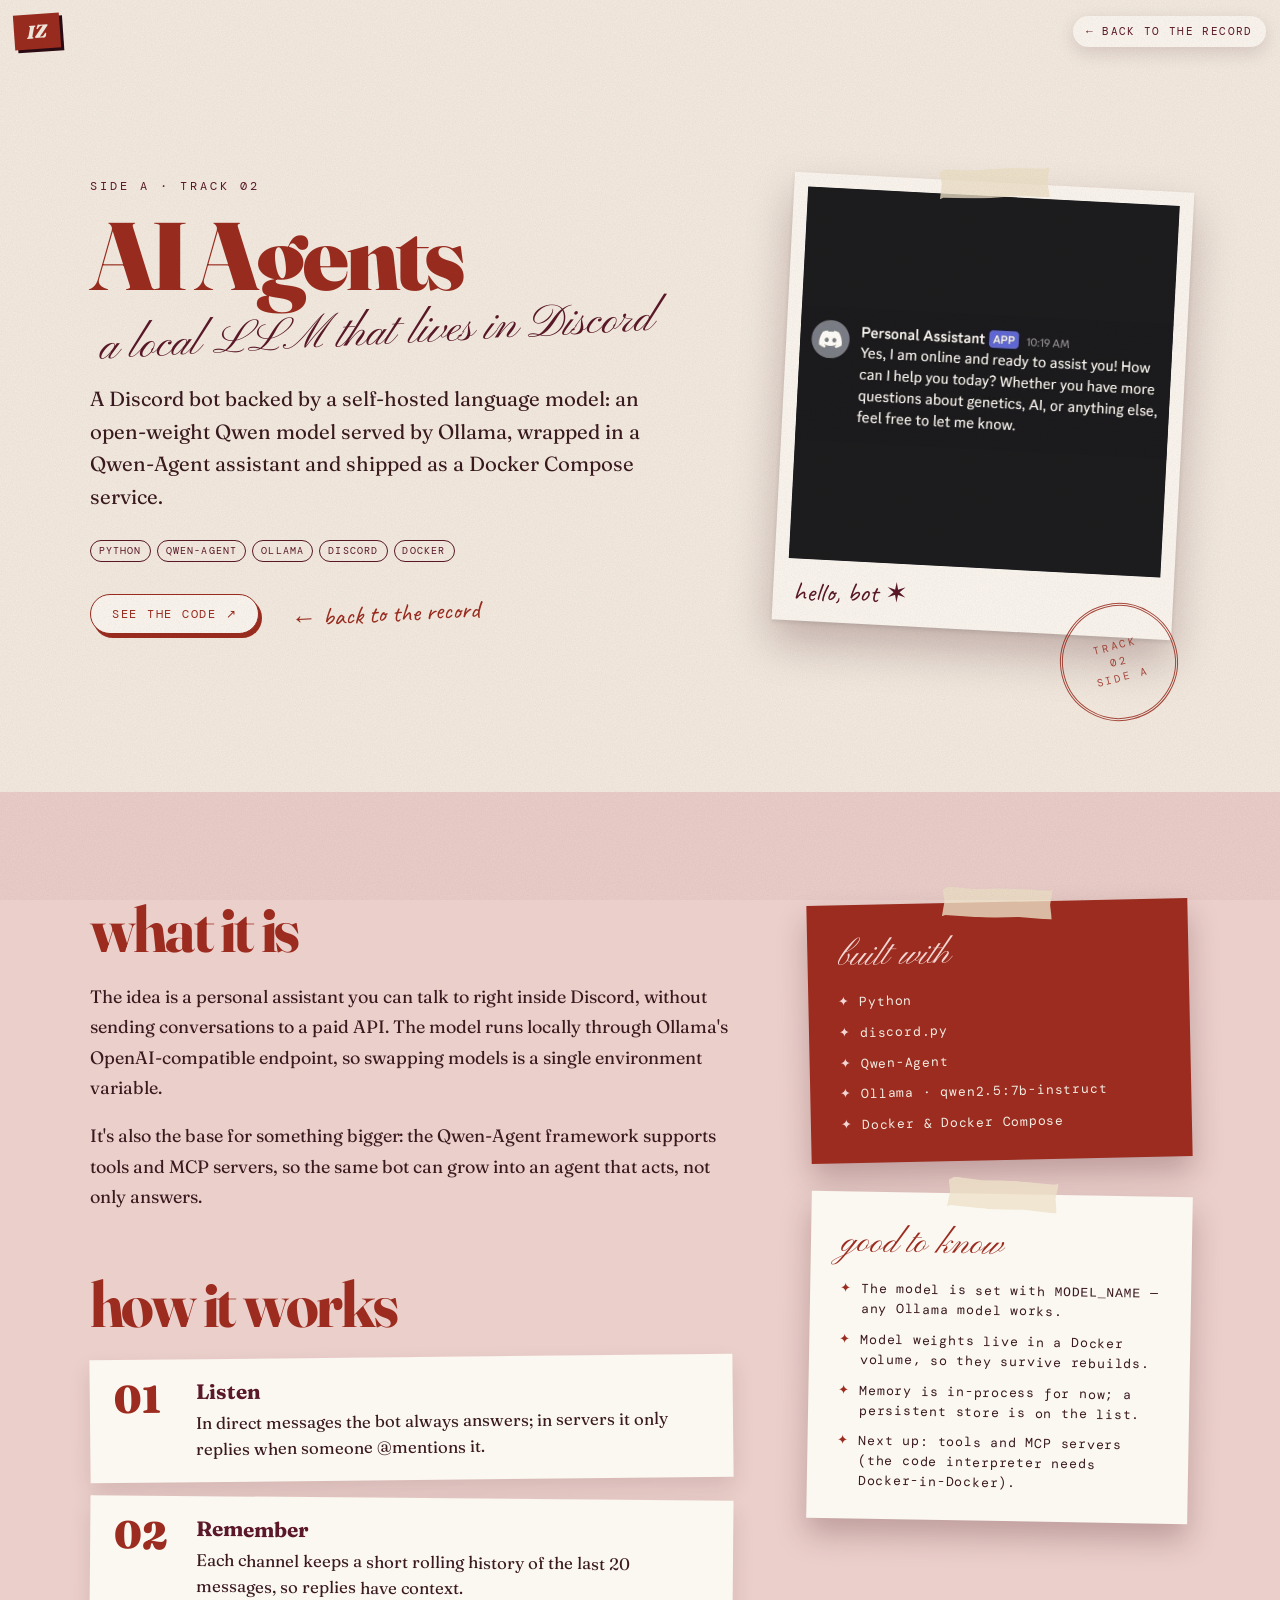
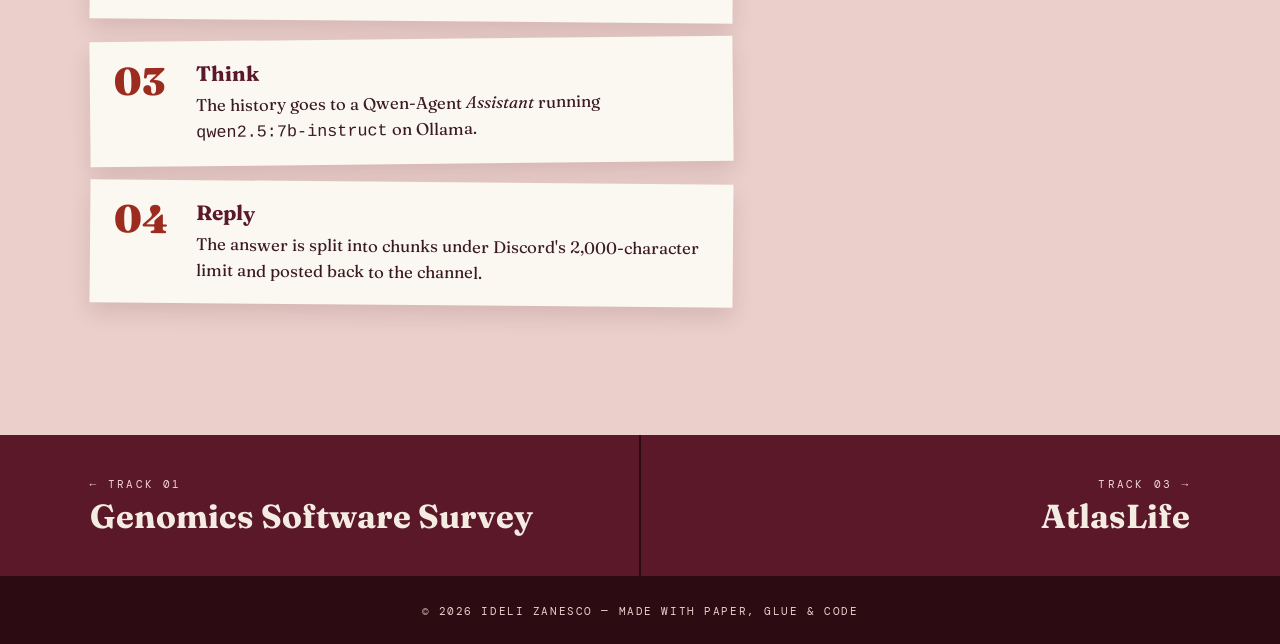
==== commit a594df51: "Use real screenshots for Genomic Survey, AI Agents and AtlasLife Co-Authored-By: Claude Opus 5.5 <no" ====
--- a/projects/ai-agents.html
+++ b/projects/ai-agents.html
@@ -31,7 +31,7 @@
             </div>
             <figure class="pp-polaroid">
                 <span class="tape"></span>
-                <div class="pp-cover" style="--pc:#2C0B13"><span class="pp-glyph">AI</span></div>
+                <div class="pp-cover" style="--pc:#1B1B1F"><span class="pp-glyph">AI</span><img src="../assets/projects/ai-agents.png" alt="Screenshot of AI Agents" style="object-fit:contain;object-position:center;background:#1B1B1F"></div>
                 <figcaption>hello, bot ✶</figcaption>
             </figure>
             <span class="pp-stamp" aria-hidden="true">track<br>02<br>side A</span>
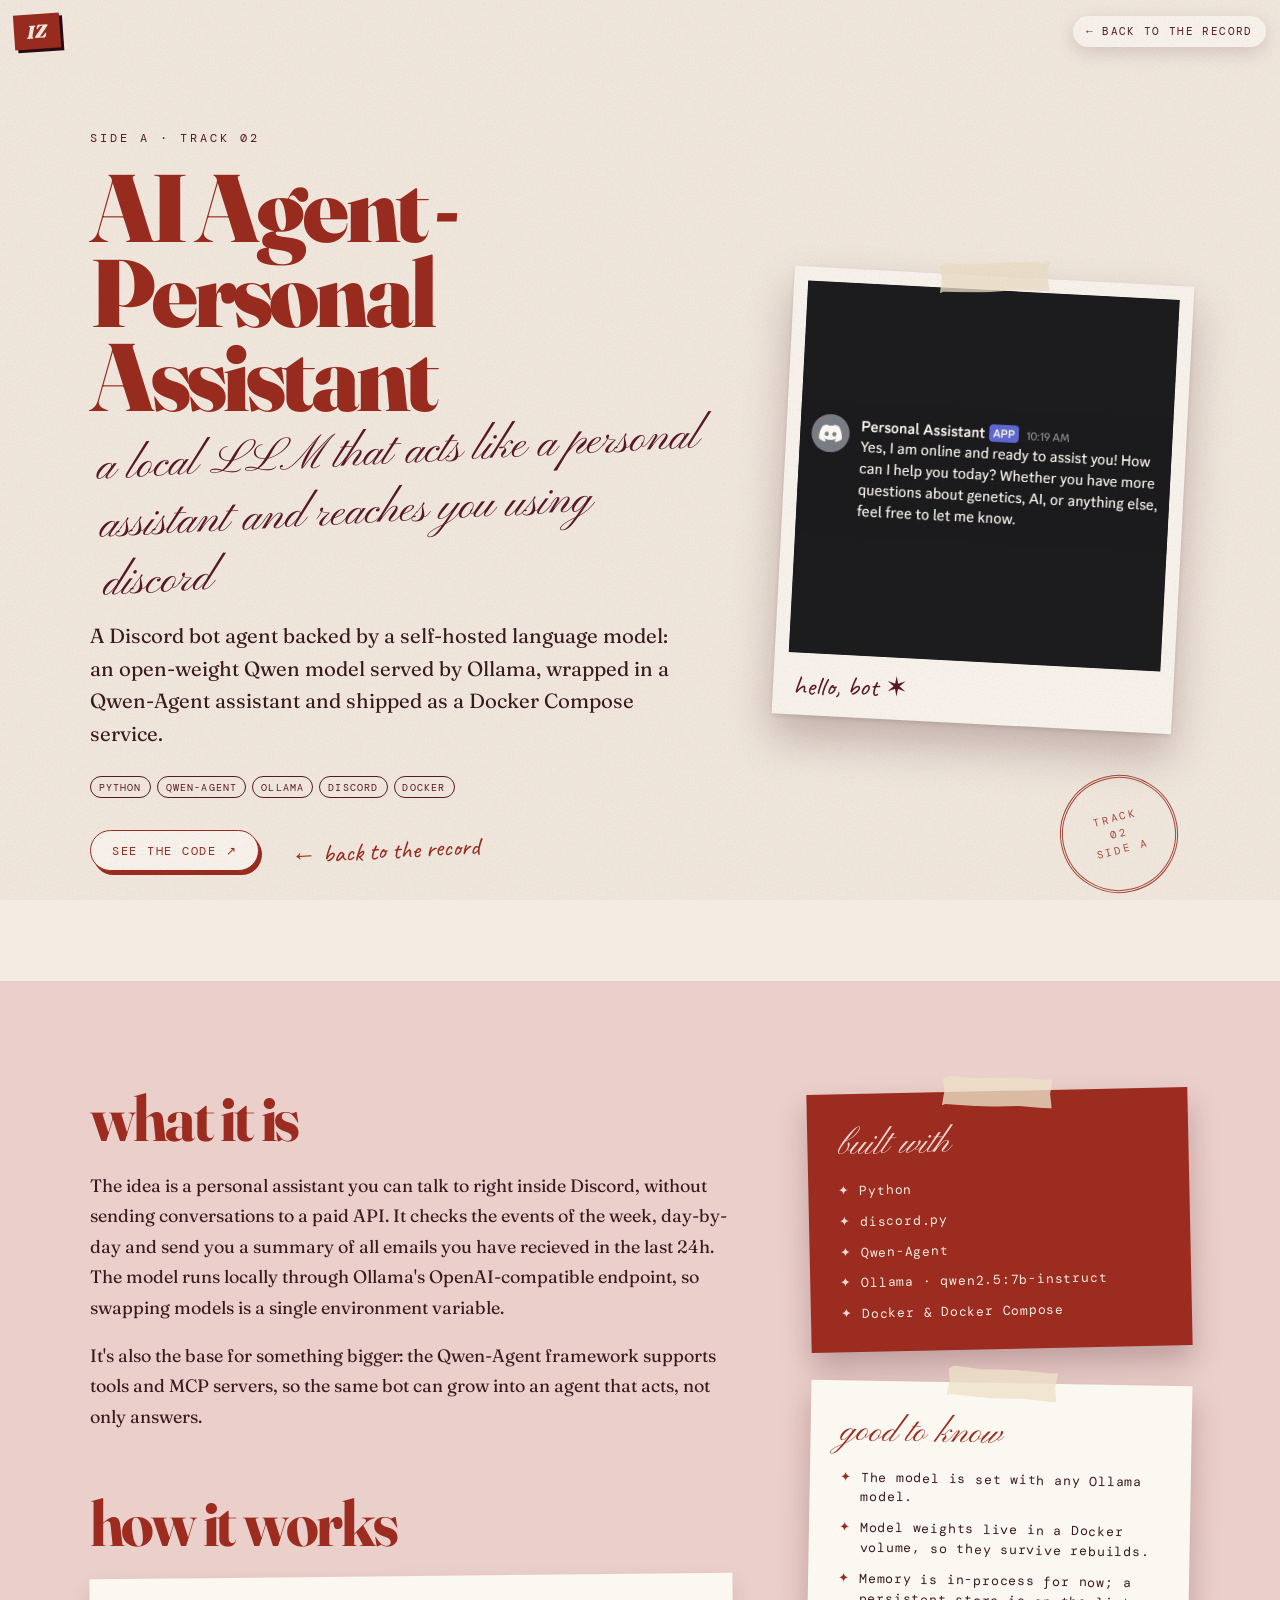
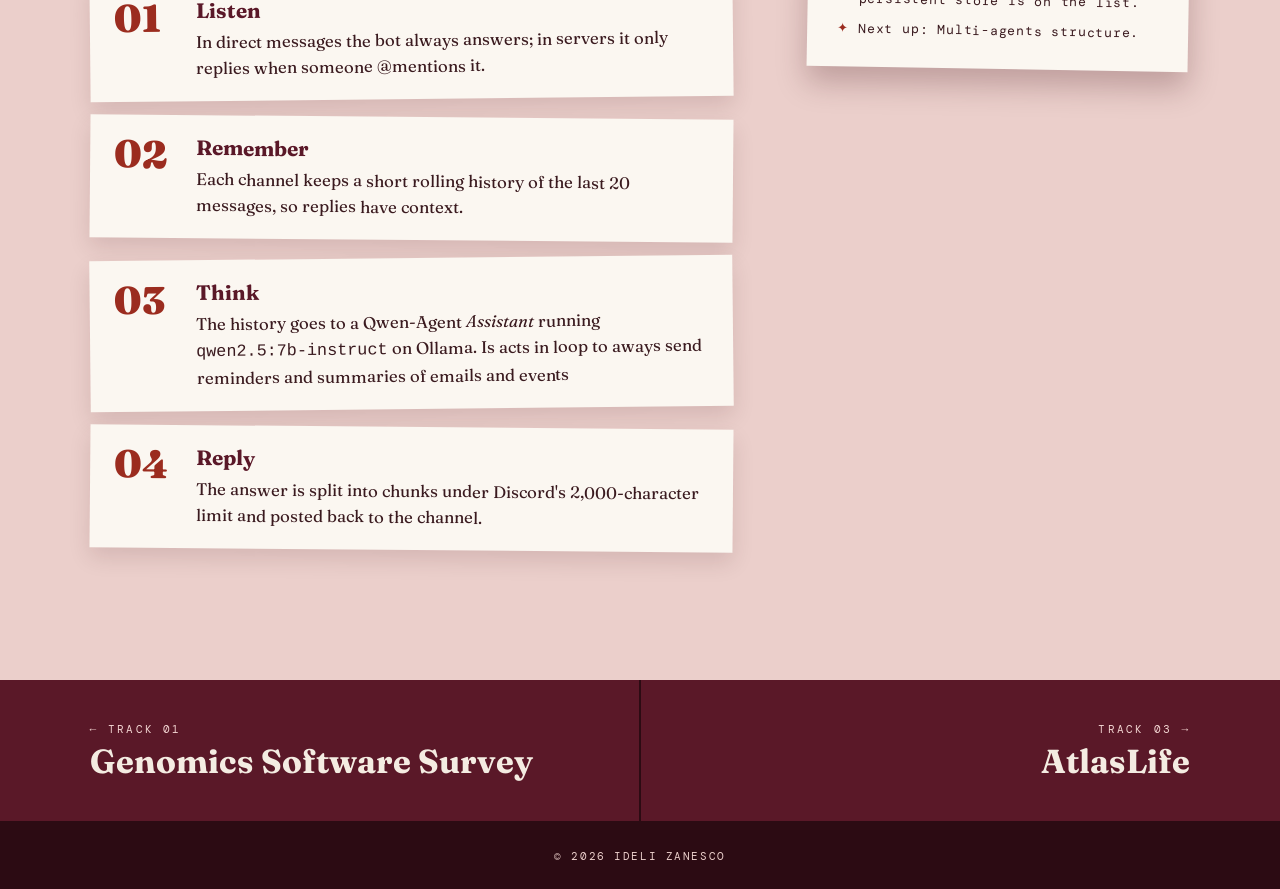
==== commit 84258b9c: "ai agents project update" ====
--- a/projects/ai-agents.html
+++ b/projects/ai-agents.html
@@ -23,9 +23,9 @@
         <section class="pp-hero">
             <div class="pp-hero-copy">
                 <p class="pp-kicker">side A · track 02</p>
-                <h1 class="pp-title">AI Agents</h1>
-                <p class="pp-tagline">a local LLM that lives in Discord</p>
-                <p class="pp-lede">A Discord bot backed by a self-hosted language model: an open-weight Qwen model served by Ollama, wrapped in a Qwen-Agent assistant and shipped as a Docker Compose service.</p>
+                <h1 class="pp-title">AI Agent - Personal Assistant</h1>
+                <p class="pp-tagline">a local LLM that acts like a personal assistant and reaches you using discord</p>
+                <p class="pp-lede">A Discord bot agent backed by a self-hosted language model: an open-weight Qwen model served by Ollama, wrapped in a Qwen-Agent assistant and shipped as a Docker Compose service.</p>
                 <ul class="tags"><li>Python</li><li>Qwen-Agent</li><li>Ollama</li><li>Discord</li><li>Docker</li></ul>
                 <div class="pp-actions"><a class="btn" href="https://github.com/idyzf/AI-Agents" target="_blank" rel="noopener">see the code ↗</a><a class="hand-link" href="../index.html#projects">← back to the record</a></div>
             </div>
@@ -40,9 +40,9 @@
         <section class="pp-body">
             <div class="pp-col">
                 <h2 class="h-section">what it is</h2>
-                <p>The idea is a personal assistant you can talk to right inside Discord, without sending conversations to a paid API. The model runs locally through Ollama's OpenAI-compatible endpoint, so swapping models is a single environment variable.</p><p>It's also the base for something bigger: the Qwen-Agent framework supports tools and MCP servers, so the same bot can grow into an agent that acts, not only answers.</p>
+                <p>The idea is a personal assistant you can talk to right inside Discord, without sending conversations to a paid API. It checks the events of the week, day-by-day and send you a summary of all emails you have recieved in the last 24h. The model runs locally through Ollama's OpenAI-compatible endpoint, so swapping models is a single environment variable.</p><p>It's also the base for something bigger: the Qwen-Agent framework supports tools and MCP servers, so the same bot can grow into an agent that acts, not only answers.</p>
                 <h2 class="h-section">how it works</h2>
-                <ol class="pp-steps"><li><b>Listen</b><span>In direct messages the bot always answers; in servers it only replies when someone @mentions it.</span></li><li><b>Remember</b><span>Each channel keeps a short rolling history of the last 20 messages, so replies have context.</span></li><li><b>Think</b><span>The history goes to a Qwen-Agent <em>Assistant</em> running <code>qwen2.5:7b-instruct</code> on Ollama.</span></li><li><b>Reply</b><span>The answer is split into chunks under Discord's 2,000-character limit and posted back to the channel.</span></li></ol>
+                <ol class="pp-steps"><li><b>Listen</b><span>In direct messages the bot always answers; in servers it only replies when someone @mentions it.</span></li><li><b>Remember</b><span>Each channel keeps a short rolling history of the last 20 messages, so replies have context.</span></li><li><b>Think</b><span>The history goes to a Qwen-Agent <em>Assistant</em> running <code>qwen2.5:7b-instruct</code> on Ollama. Is acts in loop to aways send reminders and summaries of emails and events</span></li><li><b>Reply</b><span>The answer is split into chunks under Discord's 2,000-character limit and posted back to the channel.</span></li></ol>
             </div>
             <aside class="pp-side">
                 <div class="pp-note">
@@ -53,7 +53,7 @@
                 <div class="pp-note pp-note--paper">
                     <span class="tape"></span>
                     <p class="script">good to know</p>
-                    <ul><li>The model is set with <code>MODEL_NAME</code> — any Ollama model works.</li><li>Model weights live in a Docker volume, so they survive rebuilds.</li><li>Memory is in-process for now; a persistent store is on the list.</li><li>Next up: tools and MCP servers (the code interpreter needs Docker-in-Docker).</li></ul>
+                    <ul><li>The model is set with any Ollama model.</li><li>Model weights live in a Docker volume, so they survive rebuilds.</li><li>Memory is in-process for now; a persistent store is on the list.</li><li>Next up: Multi-agents structure.</li></ul>
                 </div>
             </aside>
         </section>
@@ -65,7 +65,7 @@
     </main>
 
     <footer>
-        <p>© 2026 Ideli Zanesco — made with paper, glue &amp; code</p>
+        <p>© 2026 Ideli Zanesco</p>
     </footer>
 </body>
 </html>
